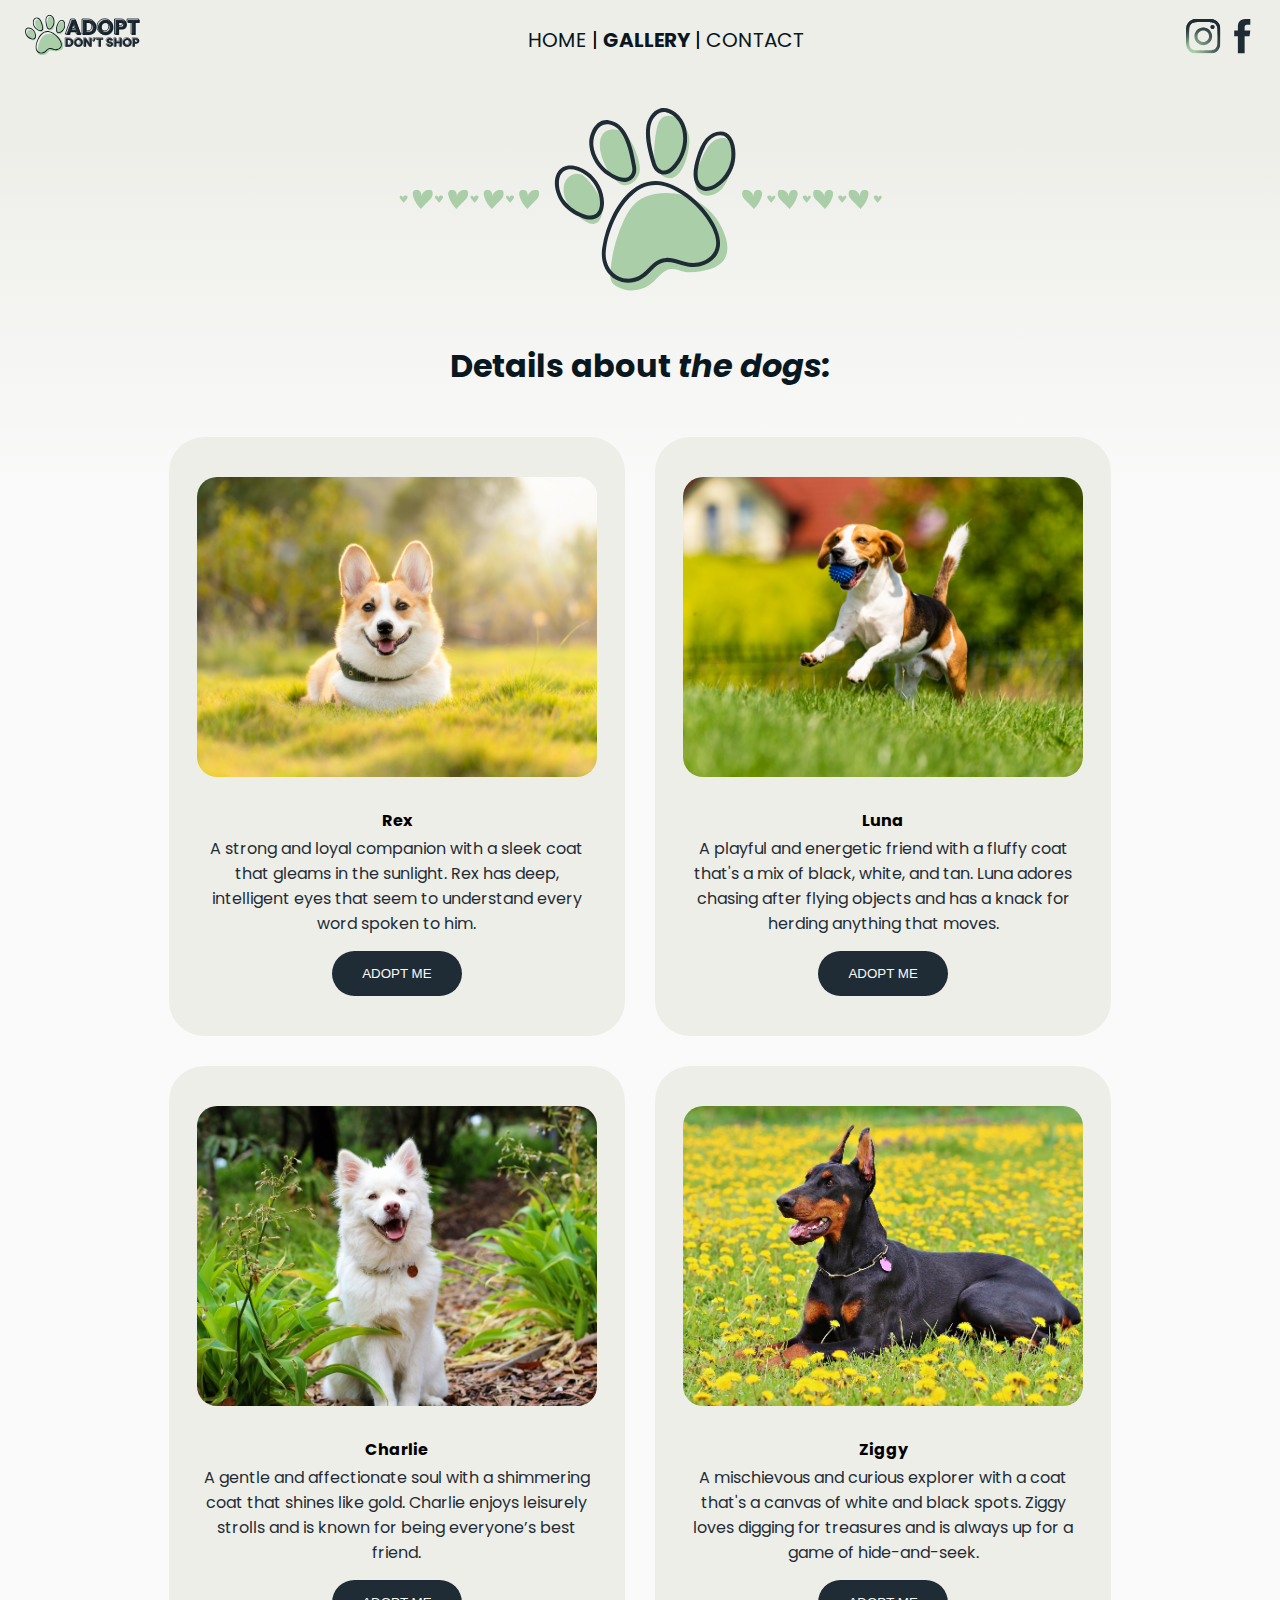
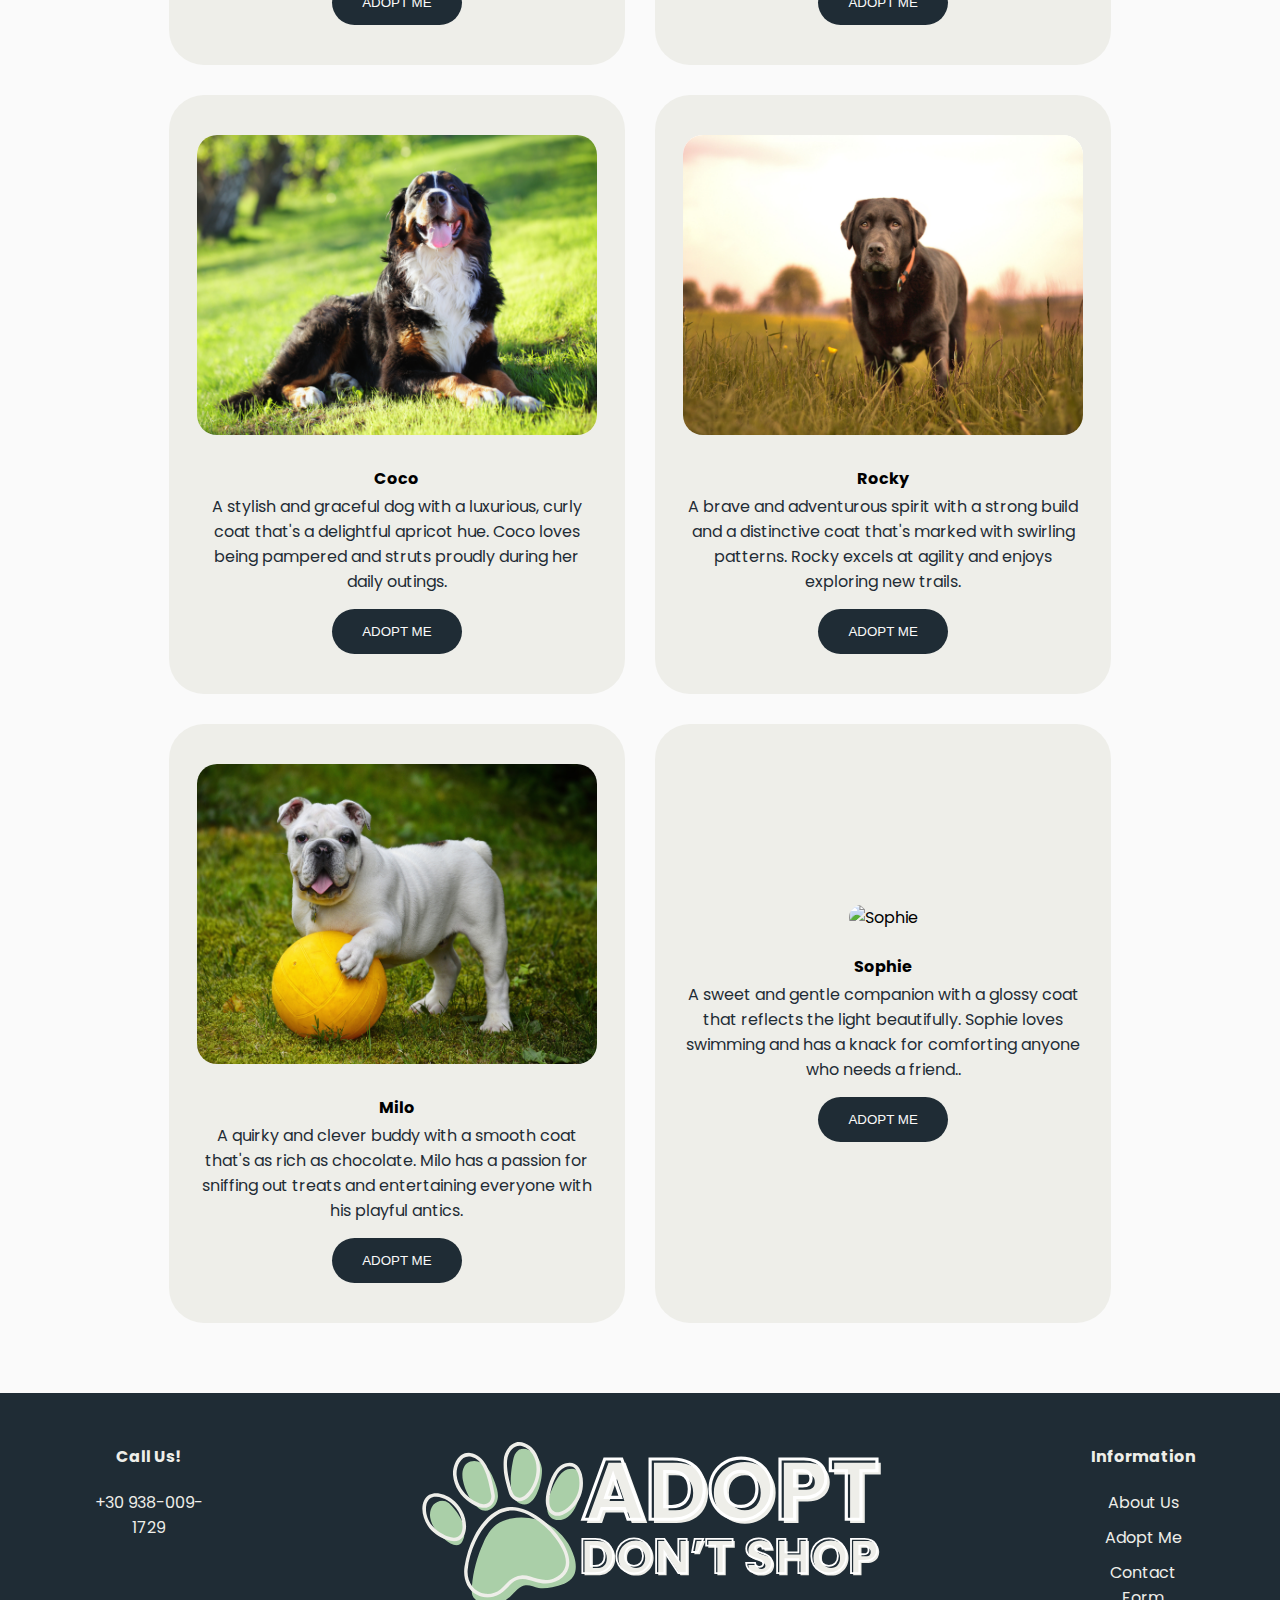
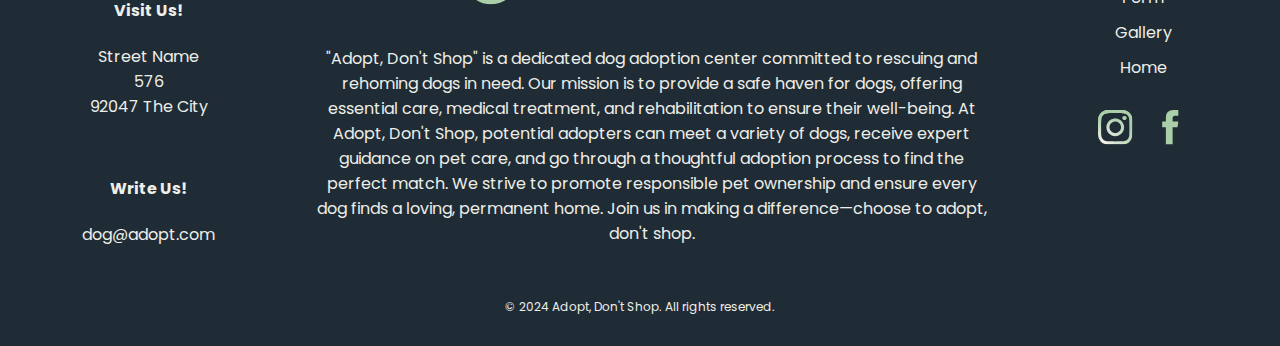
==== gallery.html @ edb63bb8 "Add files via upload" ====
<!DOCTYPE html>
<html lang="en">
<head>
    <meta charset="UTF-8">
    <meta name="viewport" content="width=device-width, initial-scale=1.0">
    <link href="https://fonts.googleapis.com/css2?family=Poppins:wght@400;600&display=swap" rel="stylesheet">
    <title>Adopt Don't Shop - Gallery</title>
    <link rel="stylesheet" href="gallery.css">
</head>
<body>
    <header>
        <div class="logo"> 
            <a href="index.html"> <img src="cgf-logo.svg" alt="Adopt Don't Shop" style="width:125px;height:50px;" ></a>  
        </div>
        <nav>
            <a href="index.html">HOME</a>  | 
            <a href="gallery.html" class="active">GALLERY</a>  | 
            <a href="#bottom-page">CONTACT</a>
        </nav>
        <div class="header-social">
            <a href="https://instagram.com" target="_blank" ><img src="ig.svg" alt="Instagram" style="width:35px;height:35px;"></a>
            <a href="https://facebook.com" target="_blank" ><img src="fb.svg" alt="Facebook" style="width:35px;height:35px;"></a>
        </div>
    </header>
    <main>
        <div class="hero">
            <a href="index.html"><img src="plus.svg" alt="Adopt Don't Shop"></a>
            <div class="hero-text">
                <h1>Details about<em> the dogs:</em></h1>
            </div>
        </div>
        <div class="gallery">
            <div class="gallery-item">
                <a href="adopt-me.html"> <img src="gallery-1.svg" alt="Rex" ></a>
                <div class="caption">Rex</div>
                <div class="description">A strong and loyal companion with a sleek coat that gleams in the sunlight. Rex has deep, intelligent eyes that seem to understand every word spoken to him.</div>
                <a href="adopt-me.html" target="_blank"> <button>ADOPT ME</button> </a>
            </div>
            <div class="gallery-item">
                <a href="adopt-me.html"> <img src="gallery-2.svg" alt="Luna"  ></a>
                <div class="caption">Luna</div>
                <div class="description">A playful and energetic friend with a fluffy coat that's a mix of black, white, and tan. Luna adores chasing after flying objects and has a knack for herding anything that moves.</div>
                <a href="adopt-me.html" target="_blank"> <button>ADOPT ME</button> </a>
            </div>
            <div class="gallery-item">
                <a href="adopt-me.html"> <img src="gallery-3.svg" alt="Charlie"  ></a>
                <div class="caption">Charlie</div>
                <div class="description">A gentle and affectionate soul with a shimmering coat that shines like gold. Charlie enjoys leisurely strolls and is known for being everyone’s best friend.</div>
                <a href="adopt-me.html" target="_blank"> <button>ADOPT ME</button> </a>
            </div>
            <div class="gallery-item"> 
                <a href="adopt-me.html"> <img src="gallery-4.svg" alt="Ziggy" ></a>
                <div class="caption">Ziggy</div>
                <div class="description">A mischievous and curious explorer with a coat that's a canvas of white and black spots. Ziggy loves digging for treasures and is always up for a game of hide-and-seek.</div>
                <a href="adopt-me.html" target="_blank"> <button>ADOPT ME</button> </a>
            </div>
            <div class="gallery-item">
                <a href="adopt-me.html"> <img src="gallery-5.svg" alt="Coco" ></a>
                <div class="caption">Coco</div>
                <div class="description" target="_blank">A stylish and graceful dog with a luxurious, curly coat that's a delightful apricot hue. Coco loves being pampered and struts proudly during her daily outings.

 </div>
                <a href="adopt-me.html"> <button>ADOPT ME</button> </a>
            </div>
            <div class="gallery-item">
                <a href="adopt-me.html"> <img src="gallery-6.svg" alt="Rocky" ></a>
                <div class="caption">Rocky</div>
                <div class="description">A brave and adventurous spirit with a strong build and a distinctive coat that's marked with swirling patterns. Rocky excels at agility and enjoys exploring new trails.

</div>
                <a href="adopt-me.html" target="_blank"> <button>ADOPT ME</button> </a>
            </div>
            <div class="gallery-item">
                <a href="adopt-me.html"> <img src="gallery-7.svg" alt="Milo" ></a>
                <div class="caption">Milo</div>
                <div class="description">A quirky and clever buddy with a smooth coat that's as rich as chocolate. Milo has a passion for sniffing out treats and entertaining everyone with his playful antics.

</div>
                <a href="adopt-me.html" target="_blank"> <button>ADOPT ME</button> </a>
            </div>
            <div class="gallery-item">
                <img src="gallery-8.svg" alt="Sophie"  >
                <div class="caption">Sophie</div>
                <div class="description">A sweet and gentle companion with a glossy coat that reflects the light beautifully. Sophie loves swimming and has a knack for comforting anyone who needs a friend..</div>
                <a href="adopt-me.html" target="_blank"> <button>ADOPT ME</button> </a>
            </div>
        </div>
    </main>
    <footer>
	<a id=bottom-page></a>
        <div class="footer-container">
            <div class="contact-info">
                <div class="contact-item">
                    <i class="fas fa-phone"></i>
                    <div>
                        <h4>Call Us!</h4>
                        <p>+30 938-009-1729</p>
                    </div>
                </div>
                <div class="contact-item">
                    <i class="fas fa-map-marker-alt"></i>
                    <div>
                        <h4>Visit Us!</h4>
                        <p>Street Name 576<br>92047 The City</p>
                    </div>
                </div>
                <div class="contact-item">
                    <i class="fas fa-envelope"></i>
                    <div>
                        <h4>Write Us!</h4>
                        <p>dog@adopt.com</p>
                    </div>
                </div>
            </div>
            <div class="footer-center">
                <div class="logo"> 
            <a href="index.html"> <img src="logo-footer.svg" alt="Adopt Don't Shop"></a>  
        </div>
               
				
                <p>
                    "Adopt, Don't Shop" is a dedicated dog adoption center committed to rescuing and rehoming dogs in need. Our mission is to provide a safe haven for dogs, offering essential care, medical treatment, and rehabilitation to ensure their well-being. At Adopt, Don't Shop, potential adopters can meet a variety of dogs, receive expert guidance on pet care, and go through a thoughtful adoption process to find the perfect match. We strive to promote responsible pet ownership and ensure every dog finds a loving, permanent home. Join us in making a difference—choose to adopt, don't shop.
                </p>
            </div>
            <div class="footer-right">
                <h4>Information</h4>
                <ul>
                    <li><a href="construction.html">About Us</a></li>
                    <li><a href="adopt-me.html">Adopt Me</a></li>
                    <li><a href="construction.html">Contact Form</a></li>
                    <li><a href="gallery.html">Gallery</a></li>
                    <li><a href="index.html">Home</a></li>
                </ul>
				<div class="social-icons">
                    <a href="https://instagram.com" target="_blank"><img src="ig-footer.svg" alt="Instagram" style="width:35px;height:35px;"></i></a>
                    <a href="https://facebook.com" target="_blank"><img src="fb-footer.svg" alt="Facebook" style="width:35px;height:35px;"></i></a>
                   
                </div>
            </div>
        </div>
		<div class="copy">
        &copy; 2024 Adopt, Don't Shop. All rights reserved.
    </div>
    </footer>
    
</body>
</html>
---- gallery.css ----
/* Global Styles */
body {
    background: rgb(238,238,233);
    background: linear-gradient(180deg, rgba(238,238,233,1) 4%, rgba(250,250,250,1) 14%);
    font-family: 'Poppins', sans-serif;
    margin: 0;
}

button {
    background-color: #1F2C35;
    border: none;
    border-radius: 35px;
    color: #FAFAFA;
    cursor: pointer;
    margin-bottom: 20px;
    padding: 15px 30px;
    transition: background-color 0.3s ease;
}

button:hover {
    background-color: #091721;
}

/* Header */
header {
    align-items: center;
    background-color: #EEEEE9;
    display: flex;
    justify-content: space-between;
    padding: 10px 20px;
}

header .logo {
    color: #1F2C35;
    font-size: 24px;
    font-weight: bold;
	
	
}
	

header nav {
    display: inline;
    font-size: 20px;
    gap: 15px;
    text-align: center;
}

header nav a {
    color: #091721;
    text-align: center;
    text-decoration: none;
}

header nav a.active {
    font-weight: bold;
}

/* Hero Section */
.hero {
    text-align: center;
	color: #091721;
	padding-left: 12%;
    padding-right: 12%;
	padding-bottom: 25px
	
	
}

.hero img {
    height: auto;
    margin-bottom: 15px;
    max-width: 100%;
}
.hero-description {
	max-width: 800px;
	margin: 0 auto; 
	text-align: center;
    margin-bottom: 25px;
	color: #091721;
}

/* Main Content */
main {
    padding: 20px;
}

/* Footer */
footer {
    background-color: #1F2C35;
    color: #EEEEE9;
    margin-top: 50px;
    padding: 30px 20px;
}

.footer-container {
    display: flex;
    flex-wrap: nowrap;
    gap: 100px;
    justify-content: space-evenly;
    padding-left: 5%;
    padding-right: 5%;
    text-align: center;
}

.footer-right ul {
    list-style: none;
    padding: 0;
}

.footer-right ul li {
    margin-bottom: 10px;
}

.footer-right ul li a {
    color: #EEEEE9;
    text-decoration: none;
}

.social-icons {
    display: flex;
    justify-content: center;
    margin-top: 30px;
}

.social-icons a {
    color: #EEEEE9;
    font-size: 24px;
    margin: 0 10px;
}

/* Contact Info */
.contact-info {
    display: flex;
    flex-direction: column;
    text-align: center;
}

.contact-item {
    align-items: center;
    display: flex;
    justify-content: center;
    margin-bottom: 20px;
}

.contact-item i {
    font-size: 24px;
}

/* Gallery */
.gallery {
    display: grid;
    gap: 30px;
    grid-template-columns: repeat(2, 1fr);
    padding-left: 12%;
    padding-right: 12%;
}

.gallery-item {
    align-items: center;
    background-color: #EEEEE9;
    border-radius: 35px;
    display: flex;
    flex-direction: column;
    justify-content: center;
    padding: 20px
}

.gallery-item img {
    border-radius: 20px;
    height: auto;
    margin-bottom: 20px;
    margin-top: 20px;
    max-width: 100%;
    transition: box-shadow 0.2s ease-in-out; /* Add transition for smooth shadow effect */
}

.gallery-item img:hover {
    box-shadow: 0px 4px 15px #8D8D8D ; /* Add box-shadow on hover */
}



.description {
    color: #1F2C35;
    font-size: 16px;
    margin-bottom: 10px;
    padding-bottom: 5px;
    text-align: center;
    max-width: 400px;
}

/* Form */
.form-container {
    align-items: center;
    display: flex;
    flex-direction: column;
    justify-content: center;
    padding: 15px;
}

form {
    background-color: #EEEEE9;
    border-radius: 35px;
    max-width: 800px;
    padding: 40px;
    width: 80%;
}

.form-group {
    display: flex;
    flex-direction: column;
    margin-bottom: 15px;
}

.form-group input,
.form-group textarea {
    border: 1px solid #EEEEE9;
    border-radius: 10px;
    font-size: 16px;
    padding: 20px;
}

.form-group input:focus,
.form-group textarea:focus {
    border-color: #1F2C35;
}

.form-group label {
    color: #1F2C35;
    font-weight: 600;
    margin-bottom: 5px;
}

form button {
    background-color: #1F2C35;
    border: none;
    border-radius: 35px;
    color: #FAFAFA;
    cursor: pointer;
    font-size: 20px;
    padding-bottom: 15px;
    padding-top: 15px;
    transition: background-color 0.3s ease;
    width: 100%;
}

form button:hover {
    background-color: #091721;
}

/* Responsive Styles */
@media (max-width: 855px) {
    header {
        flex-direction: column;
        text-align: center;
    }

    header nav {
        flex-direction: column;
        gap: 5px;
    }

    footer .footer-container {
        flex-wrap: wrap;
        justify-content: center;
    }
	
	.footer-center {
        order: -1;
    }

    .gallery {
        grid-template-columns: repeat(2, 1fr);
		padding-left: 3%;
        padding-right: 3%;
    }
	.header-social {
	    display: none;
	}
	hero {
    text-align: center;
	padding-left: 3%;
    padding-right: 3%;
	}
	.footer-description {
		display: none;
	}
}

@media (max-width: 440px) {
    .gallery {
        grid-template-columns: 1fr;
        padding-left: 4%;
        padding-right: 4%;
    }

    .footer-container {
        flex-direction: column;
        gap: 20px;
        text-align: center;
    }

    .footer-center {
        order: -1;
    }

    .footer-center img {
        height: auto;
        width: 270px;
    }

    .footer-center p {
        font-size: 14px;
        padding: 0 10px;
    }
	.header-social {
	    display: none;
	}
	hero {
    text-align: center;
	padding-left: 0%;
    padding-right: 0%;
	}
	
}

/* Additional Styles */
.caption {
    font-weight: bold;
    margin-bottom: 3px;
    margin-top: 4px;
}

.copy {
    font-size: 12px;
    margin-top: 15px;
    text-align: center;
}
 
 /* Happy Pets Section */

.adopt {
    text-align: center;
    background-color: #EEEEE9;
    border-radius: 35px;
    display: flex;
    flex-direction: column;
    justify-content: center;
    padding: 20px;
    transition: transform 0.3s ease-in-out;
    font-weight: bold;
	color: #1F2C35
}

.happy-pets {
    display: flex;
    justify-content: center;
    gap: 20px;
	
}

.happy-pet {
    flex: 1;
    align-items: center;
    background-color: #EEEEE9;
    border-radius: 35px;
    display: flex;
    flex-direction: column;
    justify-content: center;
    padding: 20px;
    transition: transform 0.3s ease-in-out;
}

.happy-pet:hover {
    transform: scale(1.02);
}

.happy-pet img {
    border-radius: 20px;
    height: auto;
    margin-bottom: 20px;
    margin-top: 20px;
    max-width: 100%;
}

.happy-pet p {
    color: #1F2C35;
    font-size: 17px;
    margin-bottom: 10px;
    text-align: center;
    max-width: 400px;
}

/* Split */

.split-container { 
    display: flex; 
    width: 100%; 
    height: 95%; 
    background-color: transparent;
	margin-bottom: 30px;
} 

.split-left, 
.split-right { 
    flex: 1; 
    overflow: hidden; 
    text-align: center; 
    transition: all 0.3s; 
    border-radius: 10px; 
    display: flex; 
    flex-direction: column; 
    justify-content: center; 
    align-items: center; 
    margin: 5px; 
	background: rgba(0, 0, 0, 0.8);
} 

.split-left { 
    background-color: #1F2C35;
    color: #EEEEE9;
    margin-top: 50px;
    padding: 30px 20px;
    border-radius: 35px; 
	
    
} 

.split-left .logo {
    margin-bottom: 19px;
}

.split-left h1 {
    font-family: 'Poppins', sans-serif;
    margin: 18px 0;
}

.split-left p {
    font-size: 1.2em;
    line-height: 1.4;
}

.split-right { 
    position: relative;
    text-align: center;
    color: #091721;
    margin-top: 50px;
    padding: 30px 20px;
    border-radius: 35px; 
    background-image: url('Pic5.jpg');
    background-size: cover;
    background-position: center;
    overflow: hidden;
     
	}
	

.split-right:before {
    content: '';
    position: absolute;
    top: 0;
    left: 0;
    width: 100%;
    height: 100%;
    background-color: rgba(0, 0, 0, 0);
}

.split-right h2 {
    font-size: 2.0em;
    font-weight: bold;
}

.split-right p {
    font-size: 1.4em;
    font-weight: bold;
    line-height: 1.4;
}

.split-right li {
    text-align: center;
    list-style-position: inside;
    font-size: 1.4em;
    font-weight: bold;
}
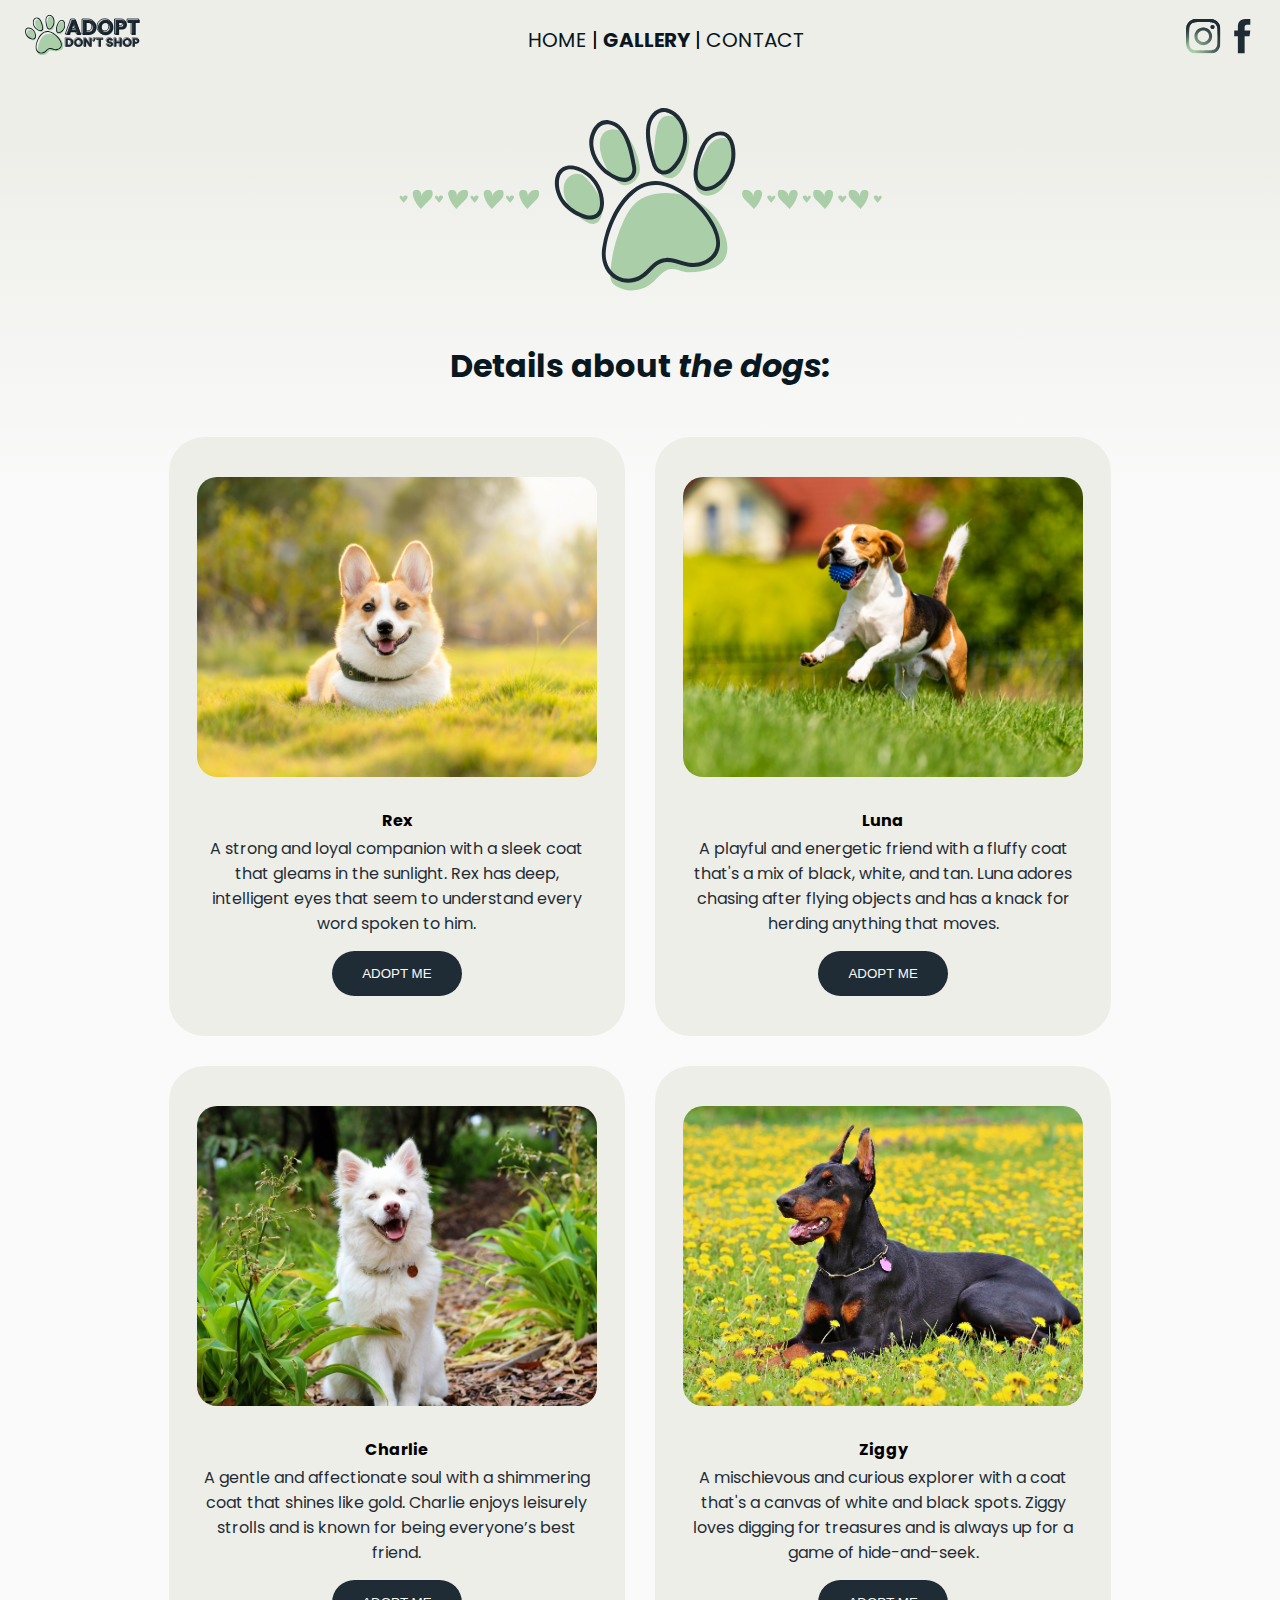
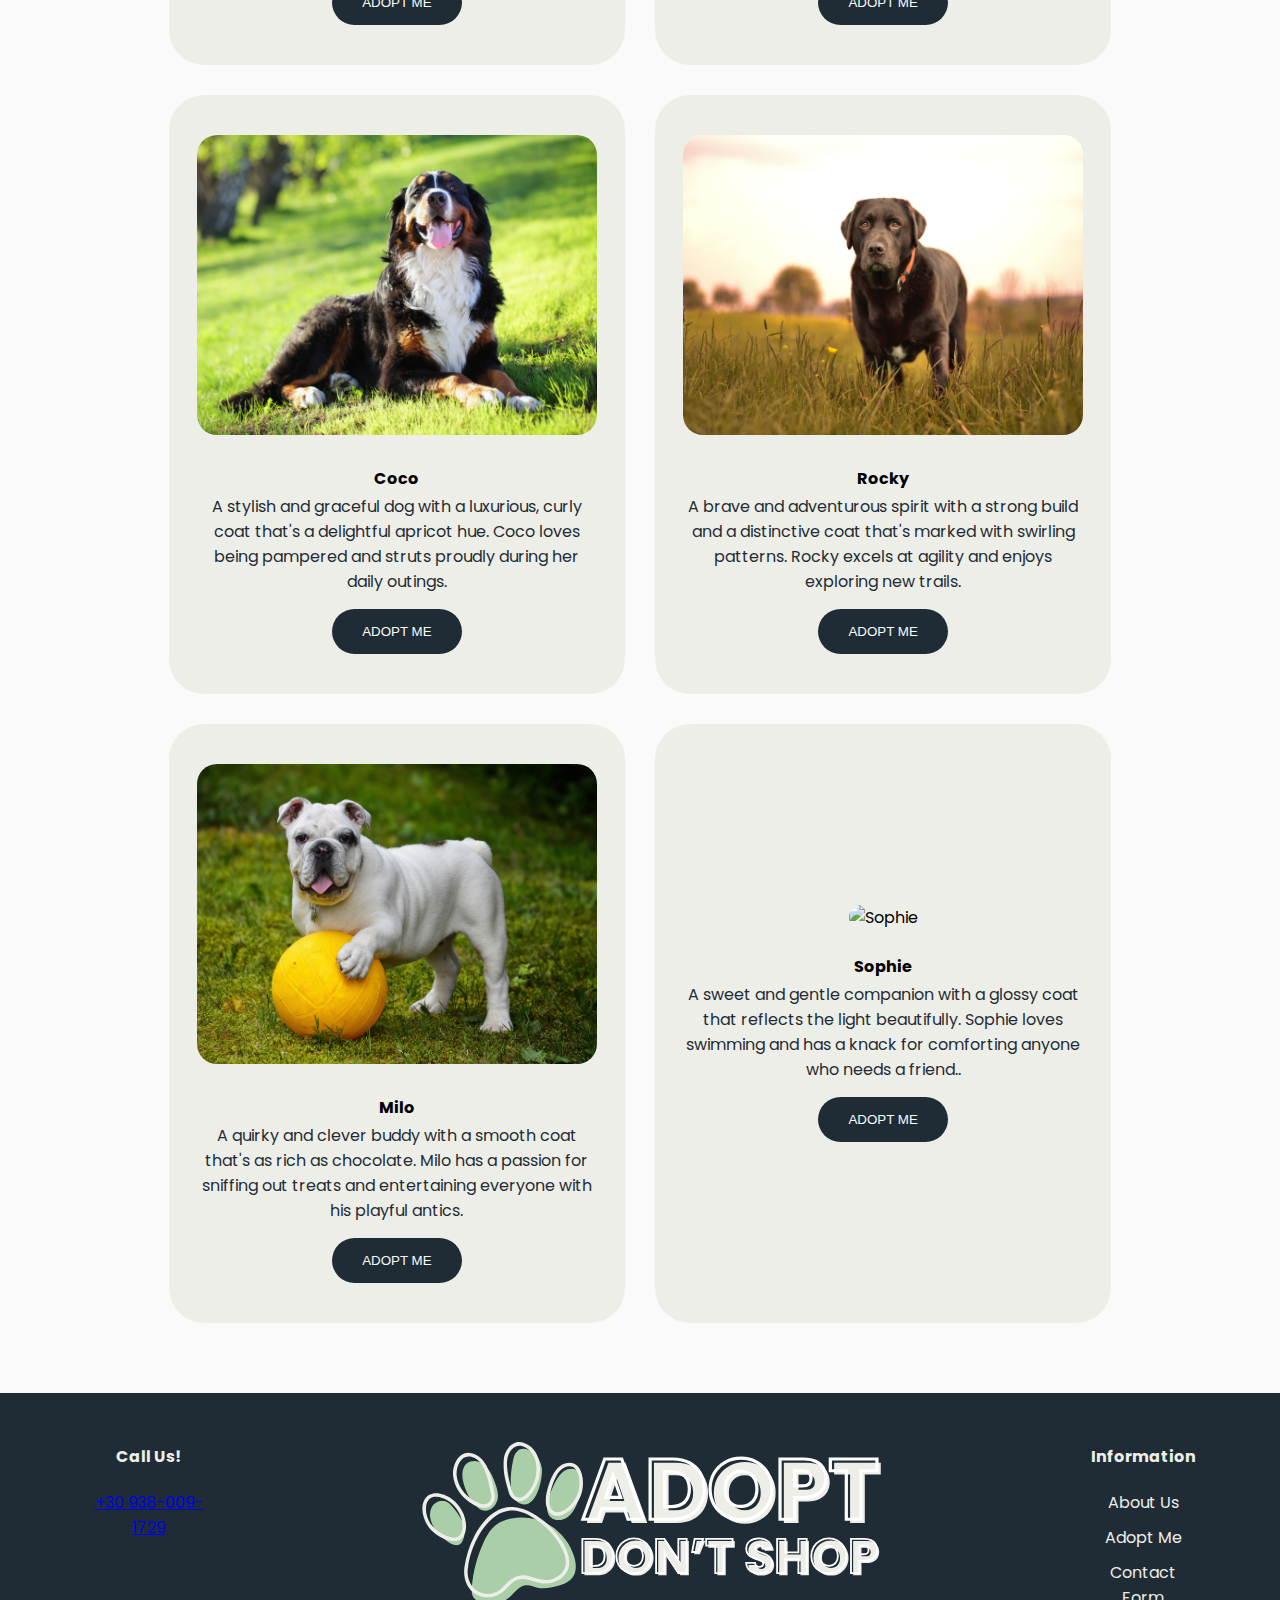
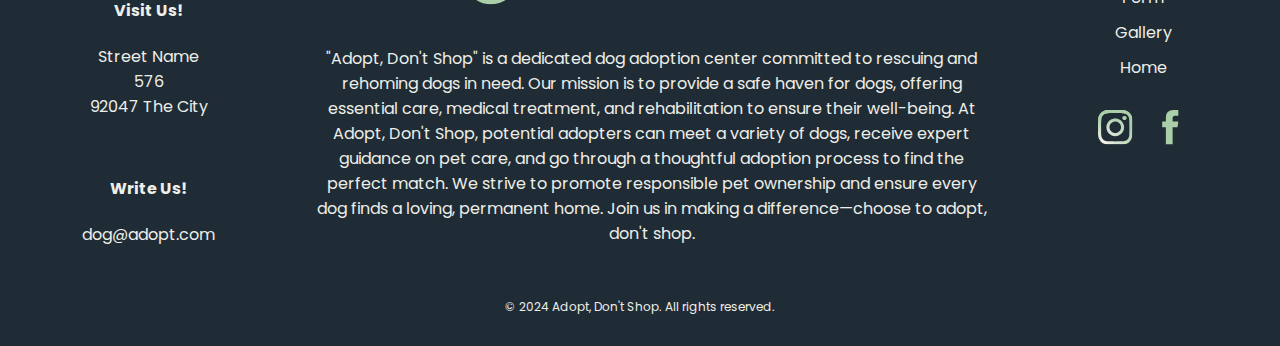
==== commit 7cbbe624: "Update gallery.html" ====
--- a/gallery.html
+++ b/gallery.html
@@ -94,7 +94,7 @@
                     <i class="fas fa-phone"></i>
                     <div>
                         <h4>Call Us!</h4>
-                        <p>+30 938-009-1729</p>
+                        <p><a href="tel:+309380091729">+30 938-009-1729</a></p>
                     </div>
                 </div>
                 <div class="contact-item">
@@ -144,4 +144,4 @@
     </footer>
     
 </body>
-</html>+</html>
--- a/gallery.css
+++ b/gallery.css
@@ -172,11 +172,12 @@
     margin-bottom: 20px;
     margin-top: 20px;
     max-width: 100%;
-    transition: box-shadow 0.2s ease-in-out; /* Add transition for smooth shadow effect */
-}
+    transition: transform 0.3s ease-in-out;
+}
+
 
 .gallery-item img:hover {
-    box-shadow: 0px 4px 15px #8D8D8D ; /* Add box-shadow on hover */
+    transform: scale(1.02);
 }
 
 
@@ -357,7 +358,7 @@
     display: flex;
     justify-content: center;
     gap: 20px;
-	
+	  flex-wrap: wrap;	
 }
 
 .happy-pet {
@@ -400,6 +401,7 @@
     height: 95%; 
     background-color: transparent;
 	margin-bottom: 30px;
+
 } 
 
 .split-left, 
@@ -414,7 +416,8 @@
     justify-content: center; 
     align-items: center; 
     margin: 5px; 
-	background: rgba(0, 0, 0, 0.8);
+    background: rgba(0, 0, 0, 0.8);
+
 } 
 
 .split-left { 
@@ -423,8 +426,8 @@
     margin-top: 50px;
     padding: 30px 20px;
     border-radius: 35px; 
-	
-    
+    margin-bottom: 25px;
+	
 } 
 
 .split-left .logo {
@@ -444,13 +447,15 @@
 .split-right { 
     position: relative;
     text-align: center;
-    color: #091721;
+    color: #EEEEE9;
     margin-top: 50px;
+    margin-bottom: 25px;
     padding: 30px 20px;
     border-radius: 35px; 
     background-image: url('Pic5.jpg');
     background-size: cover;
     background-position: center;
+    background-repeat: no-repeat;
     overflow: hidden;
      
 	}
@@ -482,4 +487,34 @@
     list-style-position: inside;
     font-size: 1.4em;
     font-weight: bold;
-}+}
+
+ .happy-pets {
+        flex-wrap: wrap;
+    }
+
+.split-container {
+        flex-direction: column;
+    }
+
+    .split-left, .split-right {
+        margin: 2px;
+	
+    }
+
+    .split-right {
+        background-image: none;
+        background-color: #1F2C35;
+    }
+
+    .split-right:before {
+        content: none;
+    }
+    
+
+img.responsive-img {
+    max-width: 100%;
+    height: auto;
+}
+
+}
